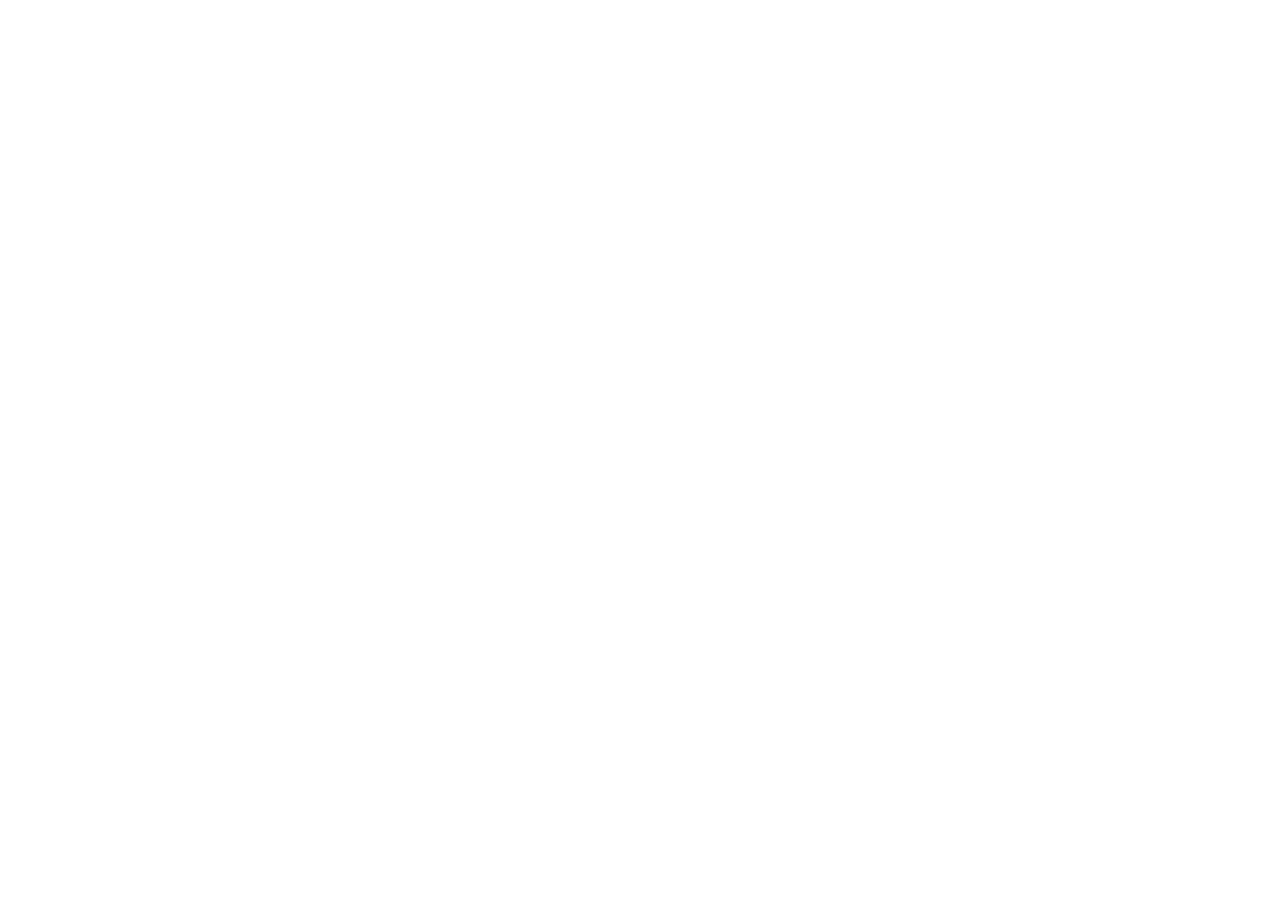
==== pages/about.html @ 8e8988e5 "1" ====
<!DOCTYPE html>
<html lang="en">
  <head>
    <meta charset="UTF-8" />
    <meta name="viewport" content="width=device-width, initial-scale=1.0" />
    <title>imtihon-3</title>
    <link rel="stylesheet" href="css/main.css" />
  </head>
  <body>
    <header class="header"></header>
    <main class="about-main"></main>
    <footer class="footer"></footer>
  </body>
</html>
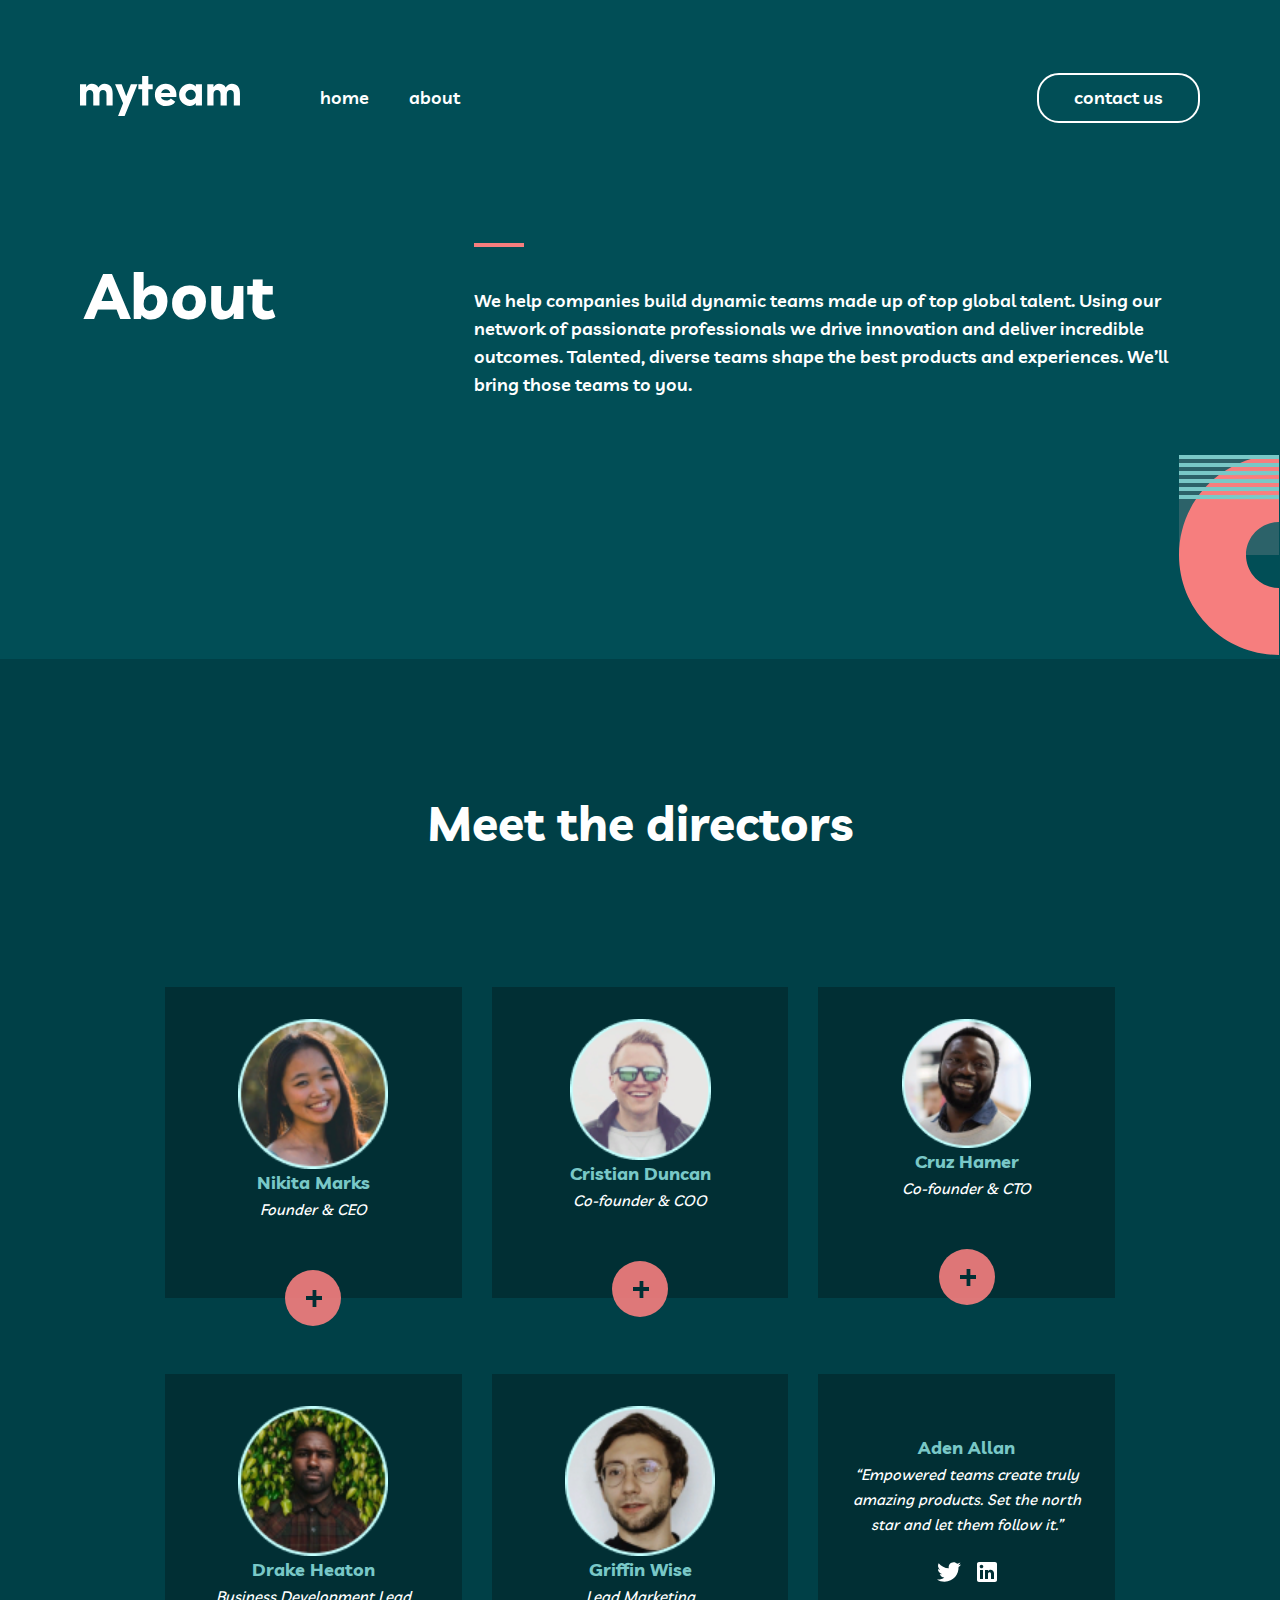
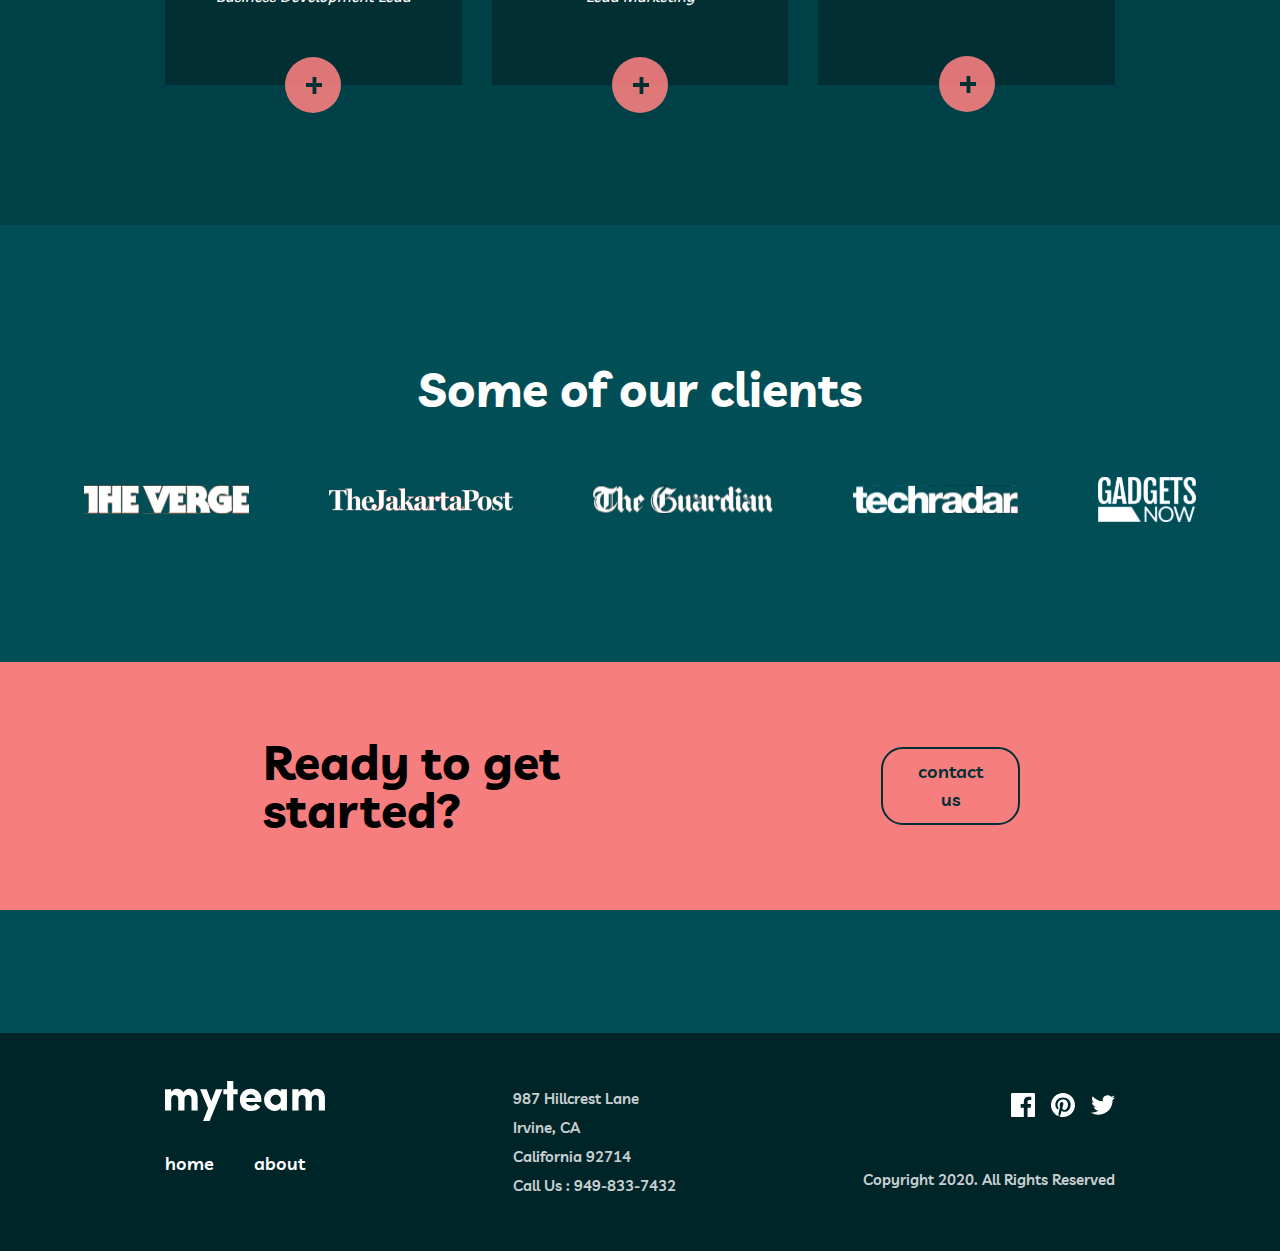
==== commit 4d936116: "15" ====
--- a/pages/about.html
+++ b/pages/about.html
@@ -4,11 +4,182 @@
     <meta charset="UTF-8" />
     <meta name="viewport" content="width=device-width, initial-scale=1.0" />
     <title>imtihon-3</title>
-    <link rel="stylesheet" href="css/main.css" />
+    <link rel="stylesheet" href="../css/main.css" />
   </head>
   <body>
-    <header class="header"></header>
-    <main class="about-main"></main>
-    <footer class="footer"></footer>
+     <header class="header-about">
+         <div class="container header-about-container">
+        <div class="header-about-wrapper">
+          <div class="logo-about">
+            <a href="/index.html">
+              <img src="../images/home-logo.svg" alt="" />
+            </a>
+          </div>
+          <nav class="nav-about">
+            <ul class="nav-list-about">
+              <li class="nav-item-about">
+                <a class="nav-link-about" href="/index.html">home</a>
+              </li>
+              <li class="nav-item-about">
+                <a class="nav-link-about margin" href="./pages/about.html">about</a>
+              </li>
+            </ul>
+          </nav>
+          <a href="./pages/contact.html">
+            <button class="header-btn-about">contact us</button>
+          </a>
+    </header>
+    <main class="about-main">
+     <section class="about-hero-1">
+         <div class="container a-main-container">
+          <div class="a-main-div1">
+              <h2 class="a-hero-title">About</h2>
+          </div>
+      <div class="a-main-div2">
+        <hr class="a-main-hr">
+        <div class="a-main-p">We help companies build dynamic teams made up of top global talent. Using our network of passionate professionals we drive innovation and deliver incredible outcomes. Talented, diverse teams shape the best products and experiences. We’ll bring those teams to you.</div>
+      </div>
+         <img src="../images/Group8-2.svg" alt="" class="about-img1">
+      </section>
+      <section class="about-hero-2">
+        <div class="container a-hero-2-container">
+        <div class="a-hero-2-wrapper">
+             <h2 class="a-hero-2-title">Meet the directors</h2>
+             <div class="box-1-qator">
+                <div class="hero-2-box">
+             <div class="hero-2-box-wrapperr">
+              <img src="../images/nikita.png" alt=""  width="150px">
+            <div class="box-1-deck">
+              <h2 class="box-1-h2">Nikita Marks</h2>
+            <p class="box-1-p"> Founder & CEO  </p>
+                </div>
+             </div>
+             <img src="../images/Group-plus.svg" alt="" class="group-plus">
+                                   </div>
+          <div class="hero-2-box">
+            <div class="hero-2-box2-wrapperr">
+              <img src="../images/cristian.png" alt="">
+            <div class="box-2-deck">
+               <h2 class="box-1-h2">Cristian Duncan</h2>
+            <p class="box-1-p">Co-founder & COO</p>
+            </div>
+            </div>
+            <img src="../images/Group-plus.svg" alt="" class="group-plus">
+          </div>
+           <div class="hero-2-box">
+             <div class="hero-2-box3-wrapperr">
+              <img src="../images/cruz.png" alt="">
+            <div class="box-3deck">
+                 <h2 class="box-1-h2">Cruz Hamer</h2>
+            <p class="box-1-p">Co-founder & CTO</p>
+            </div>
+          </div> 
+          <img src="../images/Group-plus.svg" alt="" class="group-plus"> 
+          </div>
+             </div>
+            <div class="box-2-qator">
+              <div class="hero-2-box">
+             <div class="hero-2-box-wrapperr">
+              <img src="../images/drake.png" alt=""  width="150px">
+            <div class="box-1-deck">
+              <h2 class="box-1-h2">Drake Heaton</h2>
+            <p class="box-1-p">Business Development Lead</p>
+                </div>
+             </div>
+             <img src="../images/Group-plus.svg" alt="" class="group-plus"></div>
+             <div class="hero-2-box">
+             <div class="hero-2-box-wrapperr">
+              <img src="../images/griffin (1).png" alt=""  width="150px">
+            <div class="box-1-deck">
+              <h2 class="box-1-h2">Griffin Wise</h2>
+            <p class="box-1-p">Lead Marketing</p>
+                </div>
+             </div>
+             <img src="../images/Group-plus.svg" alt="" class="group-plus">
+                                   </div>
+                                   <div class="hero-2-box">
+             <div class="svg-2-box-wrapperr">
+            <div class="box-1-deck">
+              <h2 class="box-1-h2">Aden Allan</h2>
+            <p class="box-1-p">“Empowered teams create truly amazing products. Set the north star and let them follow it.”</p>
+                </div>
+                <div class="svg-img">
+                  <img src="../images/icon-twitter.svg" alt="">
+                  <img src="../images/icon-linkedin.svg" alt="">
+                </div>
+             </div>
+             <img src="../images/Group-plus.svg" alt="" class="group-2-img">
+                                   </div>
+            </div>  
+        </div>
+        </div>
+      </section>
+      <section class="about-hero-4">
+        <div class="container">
+          <div class="about-hero-4-wrapper">
+            <h2 class="about-4-wrapper-h2">
+              Some of our clients
+            </h2>
+            <div class="about-hero-4-svg">
+              <img src="../images/the-verge1.svg" alt="">
+              <img src="../images/the-jakarta-post.svg" alt="">
+              <img src="../images/the-guardian.svg" alt="">
+              <img src="../images/techradar.svg" alt="">
+              <img src="../images/gadgets-now.svg" alt="">
+            </div>
+          </div>
+        </div>
+      </section>
+        <section class="hero-3">      
+          <div class="hero-3-wrapper">
+            <h2 class="hero-3-h2">Ready to get started?<h2>
+             <a href="./pages/contact.html">
+            <button class="hero-3-btn">contact us</button>
+          </a>
+          </div>
+        </div>
+          </div>
+      </section>
+      </div>
+    </main>
+    <footer class="footer-about">
+      <div class="container">
+        <div class="footer-container-about">
+           <div class="footer-logo">
+           <a href="#">
+          <img src="../images/home-logo.svg" alt="" class="footer-logo">
+        </a>
+          <nav class="footer-nav">
+            <ul class="footer-nav-list">
+              <li class="footer-nav-item">
+                <a class="footer-nav-link" href="./index.html">home</a>
+              </li>
+              <li class="footer-nav-item">
+                <a class="footer-nav-link " href="./pages/about.html">about</a>
+              </li>
+            </ul>
+          </nav>
+        </div>  
+        <div class="footer-royhat">
+          <p class="footer-text">987  Hillcrest Lane</p>
+          <p class="footer-text">Irvine, CA</p>
+         <p class="footer-text"> California 92714</p>
+          <p class="footer-text">Call Us : 949-833-7432</p>
+        </div>   
+        <div class="footer-div-link">
+            <div class="footer-link-icon">
+              <img src="../images/icon-facebook.svg" alt="">
+              <img src="../images/icon-pinterest.svg" alt="">
+              <img src="../images/icon-twitter.svg" alt= "">
+            </div>
+            <div class="footer-link_text">
+            <p class="footer-p-text">
+              Copyright 2020. All Rights Reserved
+            </p>  
+            </div>
+        </div>
+        </div>
+      </div>
+    </footer>
   </body>
 </html>
--- a/css/main.css
+++ b/css/main.css
@@ -0,0 +1,1195 @@
+/*
+* Prefixed by https://autoprefixer.github.io
+* PostCSS: v8.4.14,
+* Autoprefixer: v10.4.7
+* Browsers: last 4 version
+*/
+/*! normalize.css v8.0.1 | MIT License | github.com/necolas/normalize.css */
+/* Document
+   ========================================================================== */
+/**
+ * 1. Correct the line height in all browsers.
+ * 2. Prevent adjustments of font size after orientation changes in iOS.
+ */
+html {
+  line-height: 1.15; /* 1 */
+  -webkit-text-size-adjust: 100%; /* 2 */
+}
+
+/* Sections
+   ========================================================================== */
+/**
+ * Remove the margin in all browsers.
+ */
+body {
+  margin: 0;
+}
+
+/**
+ * Render the `main` element consistently in IE.
+ */
+main {
+  display: block;
+}
+
+/**
+ * Correct the font size and margin on `h1` elements within `section` and
+ * `article` contexts in Chrome, Firefox, and Safari.
+ */
+h1 {
+  font-size: 2em;
+  margin: 0.67em 0;
+}
+
+/* Grouping content
+   ========================================================================== */
+/**
+ * 1. Add the correct box sizing in Firefox.
+ * 2. Show the overflow in Edge and IE.
+ */
+hr {
+  box-sizing: content-box; /* 1 */
+  height: 0; /* 1 */
+  overflow: visible; /* 2 */
+}
+
+/**
+ * 1. Correct the inheritance and scaling of font size in all browsers.
+ * 2. Correct the odd `em` font sizing in all browsers.
+ */
+pre {
+  font-family: monospace, monospace; /* 1 */
+  font-size: 1em; /* 2 */
+}
+
+/* Text-level semantics
+   ========================================================================== */
+/**
+ * Remove the gray background on active links in IE 10.
+ */
+a {
+  background-color: transparent;
+}
+
+/**
+ * 1. Remove the bottom border in Chrome 57-
+ * 2. Add the correct text decoration in Chrome, Edge, IE, Opera, and Safari.
+ */
+abbr[title] {
+  border-bottom: none; /* 1 */
+  text-decoration: underline; /* 2 */
+  -webkit-text-decoration: underline dotted;
+  text-decoration: underline dotted; /* 2 */
+}
+
+/**
+ * Add the correct font weight in Chrome, Edge, and Safari.
+ */
+b,
+strong {
+  font-weight: bolder;
+}
+
+/**
+ * 1. Correct the inheritance and scaling of font size in all browsers.
+ * 2. Correct the odd `em` font sizing in all browsers.
+ */
+code,
+kbd,
+samp {
+  font-family: monospace, monospace; /* 1 */
+  font-size: 1em; /* 2 */
+}
+
+/**
+ * Add the correct font size in all browsers.
+ */
+small {
+  font-size: 80%;
+}
+
+/**
+ * Prevent `sub` and `sup` elements from affecting the line height in
+ * all browsers.
+ */
+sub,
+sup {
+  font-size: 75%;
+  line-height: 0;
+  position: relative;
+  vertical-align: baseline;
+}
+
+sub {
+  bottom: -0.25em;
+}
+
+sup {
+  top: -0.5em;
+}
+
+/* Embedded content
+   ========================================================================== */
+/**
+ * Remove the border on images inside links in IE 10.
+ */
+img {
+  border-style: none;
+}
+
+/* Forms
+   ========================================================================== */
+/**
+ * 1. Change the font styles in all browsers.
+ * 2. Remove the margin in Firefox and Safari.
+ */
+button,
+input,
+optgroup,
+select,
+textarea {
+  font-family: inherit; /* 1 */
+  font-size: 100%; /* 1 */
+  line-height: 1.15; /* 1 */
+  margin: 0; /* 2 */
+}
+
+/**
+ * Show the overflow in IE.
+ * 1. Show the overflow in Edge.
+ */
+button,
+input {
+  /* 1 */
+  overflow: visible;
+}
+
+/**
+ * Remove the inheritance of text transform in Edge, Firefox, and IE.
+ * 1. Remove the inheritance of text transform in Firefox.
+ */
+button,
+select {
+  /* 1 */
+  text-transform: none;
+}
+
+/**
+ * Correct the inability to style clickable types in iOS and Safari.
+ */
+button,
+[type=button],
+[type=reset],
+[type=submit] {
+  -webkit-appearance: button;
+}
+
+/**
+ * Remove the inner border and padding in Firefox.
+ */
+button::-moz-focus-inner,
+[type=button]::-moz-focus-inner,
+[type=reset]::-moz-focus-inner,
+[type=submit]::-moz-focus-inner {
+  border-style: none;
+  padding: 0;
+}
+
+/**
+ * Restore the focus styles unset by the previous rule.
+ */
+button:-moz-focusring,
+[type=button]:-moz-focusring,
+[type=reset]:-moz-focusring,
+[type=submit]:-moz-focusring {
+  outline: 1px dotted ButtonText;
+}
+
+/**
+ * Correct the padding in Firefox.
+ */
+fieldset {
+  padding: 0.35em 0.75em 0.625em;
+}
+
+/**
+ * 1. Correct the text wrapping in Edge and IE.
+ * 2. Correct the color inheritance from `fieldset` elements in IE.
+ * 3. Remove the padding so developers are not caught out when they zero out
+ *    `fieldset` elements in all browsers.
+ */
+legend {
+  box-sizing: border-box; /* 1 */
+  color: inherit; /* 2 */
+  display: table; /* 1 */
+  max-width: 100%; /* 1 */
+  padding: 0; /* 3 */
+  white-space: normal; /* 1 */
+}
+
+/**
+ * Add the correct vertical alignment in Chrome, Firefox, and Opera.
+ */
+progress {
+  vertical-align: baseline;
+}
+
+/**
+ * Remove the default vertical scrollbar in IE 10+.
+ */
+textarea {
+  overflow: auto;
+}
+
+/**
+ * 1. Add the correct box sizing in IE 10.
+ * 2. Remove the padding in IE 10.
+ */
+[type=checkbox],
+[type=radio] {
+  box-sizing: border-box; /* 1 */
+  padding: 0; /* 2 */
+}
+
+/**
+ * Correct the cursor style of increment and decrement buttons in Chrome.
+ */
+[type=number]::-webkit-inner-spin-button,
+[type=number]::-webkit-outer-spin-button {
+  height: auto;
+}
+
+/**
+ * 1. Correct the odd appearance in Chrome and Safari.
+ * 2. Correct the outline style in Safari.
+ */
+[type=search] {
+  -webkit-appearance: textfield; /* 1 */
+  outline-offset: -2px; /* 2 */
+}
+
+/**
+ * Remove the inner padding in Chrome and Safari on macOS.
+ */
+[type=search]::-webkit-search-decoration {
+  -webkit-appearance: none;
+}
+
+/**
+ * 1. Correct the inability to style clickable types in iOS and Safari.
+ * 2. Change font properties to `inherit` in Safari.
+ */
+::-webkit-file-upload-button {
+  -webkit-appearance: button; /* 1 */
+  font: inherit; /* 2 */
+}
+
+/* Interactive
+   ========================================================================== */
+/*
+ * Add the correct display in Edge, IE 10+, and Firefox.
+ */
+details {
+  display: block;
+}
+
+/*
+ * Add the correct display in all browsers.
+ */
+summary {
+  display: list-item;
+}
+
+/* Misc
+   ========================================================================== */
+/**
+ * Add the correct display in IE 10+.
+ */
+template {
+  display: none;
+}
+
+/**
+ * Add the correct display in IE 10.
+ */
+[hidden] {
+  display: none;
+}
+
+* {
+  margin: 0;
+  padding: 0;
+  box-sizing: border-box;
+}
+
+html {
+  height: 100%;
+  scroll-behavior: smooth;
+}
+
+body {
+  display: flex;
+  flex-direction: column;
+  height: 100%;
+  background-color: #014e56;
+}
+
+main {
+  height: 100%;
+  flex-grow: 1;
+}
+
+ul,
+ol {
+  list-style: none;
+}
+
+a {
+  text-decoration: none;
+  color: inherit;
+}
+
+.container {
+  width: 100%;
+  max-width: 1770px;
+  margin: 0 auto;
+}
+
+/* livvic-100 - latin */
+@font-face {
+  font-display: swap; /* Check https://developer.mozilla.org/en-US/docs/Web/CSS/@font-face/font-display for other options. */
+  font-family: "Livvic";
+  font-style: normal;
+  font-weight: 100;
+  src: url("../fonts/livvic-v14-latin-100.woff2") format("woff2"); /* Chrome 36+, Opera 23+, Firefox 39+, Safari 12+, iOS 10+ */
+}
+/* livvic-200 - latin */
+@font-face {
+  font-display: swap; /* Check https://developer.mozilla.org/en-US/docs/Web/CSS/@font-face/font-display for other options. */
+  font-family: "Livvic";
+  font-style: normal;
+  font-weight: 200;
+  src: url("../fonts/livvic-v14-latin-200.woff2") format("woff2"); /* Chrome 36+, Opera 23+, Firefox 39+, Safari 12+, iOS 10+ */
+}
+/* livvic-300 - latin */
+@font-face {
+  font-display: swap; /* Check https://developer.mozilla.org/en-US/docs/Web/CSS/@font-face/font-display for other options. */
+  font-family: "Livvic";
+  font-style: normal;
+  font-weight: 300;
+  src: url("../fonts/livvic-v14-latin-300.woff2") format("woff2"); /* Chrome 36+, Opera 23+, Firefox 39+, Safari 12+, iOS 10+ */
+}
+/* livvic-regular - latin */
+@font-face {
+  font-display: swap; /* Check https://developer.mozilla.org/en-US/docs/Web/CSS/@font-face/font-display for other options. */
+  font-family: "Livvic";
+  font-style: normal;
+  font-weight: 400;
+  src: url("../fonts/livvic-v14-latin-regular.woff2") format("woff2"); /* Chrome 36+, Opera 23+, Firefox 39+, Safari 12+, iOS 10+ */
+}
+/* livvic-500 - latin */
+@font-face {
+  font-display: swap; /* Check https://developer.mozilla.org/en-US/docs/Web/CSS/@font-face/font-display for other options. */
+  font-family: "Livvic";
+  font-style: normal;
+  font-weight: 500;
+  src: url("../fonts/livvic-v14-latin-500.woff2") format("woff2"); /* Chrome 36+, Opera 23+, Firefox 39+, Safari 12+, iOS 10+ */
+}
+/* livvic-600 - latin */
+@font-face {
+  font-display: swap; /* Check https://developer.mozilla.org/en-US/docs/Web/CSS/@font-face/font-display for other options. */
+  font-family: "Livvic";
+  font-style: normal;
+  font-weight: 600;
+  src: url("../fonts/livvic-v14-latin-600.woff2") format("woff2"); /* Chrome 36+, Opera 23+, Firefox 39+, Safari 12+, iOS 10+ */
+}
+/* livvic-700 - latin */
+@font-face {
+  font-display: swap; /* Check https://developer.mozilla.org/en-US/docs/Web/CSS/@font-face/font-display for other options. */
+  font-family: "Livvic";
+  font-style: normal;
+  font-weight: 700;
+  src: url("../fonts/livvic-v14-latin-700.woff2") format("woff2"); /* Chrome 36+, Opera 23+, Firefox 39+, Safari 12+, iOS 10+ */
+}
+/* livvic-900 - latin */
+@font-face {
+  font-display: swap; /* Check https://developer.mozilla.org/en-US/docs/Web/CSS/@font-face/font-display for other options. */
+  font-family: "Livvic";
+  font-style: normal;
+  font-weight: 900;
+  src: url("../fonts/livvic-v14-latin-900.woff2") format("woff2"); /* Chrome 36+, Opera 23+, Firefox 39+, Safari 12+, iOS 10+ */
+}
+.header-container {
+  display: flex;
+  align-items: center;
+  padding-top: 73px;
+  margin-bottom: 130px;
+}
+
+.header-wrapper {
+  display: flex;
+  align-items: center;
+  justify-content: center;
+  margin: 0 auto;
+}
+
+.logo {
+  margin-right: 80px;
+}
+
+.nav-list {
+  display: flex;
+  gap: 40px;
+}
+
+.nav-link {
+  font-family: "Livvic";
+  font-size: 18px;
+  font-weight: 600;
+  line-height: 28px;
+  color: #fff;
+}
+
+.header-btn {
+  font-family: "Livvic";
+  font-size: 18px;
+  font-weight: 600;
+  line-height: 28px;
+  color: #fff;
+  border: 2px solid #fff;
+  padding-top: 9px;
+  padding-bottom: 9px;
+  padding-inline: 35px;
+  background-color: transparent;
+  border-radius: 22px;
+}
+
+.margin {
+  margin-right: 577px;
+}
+
+footer {
+  margin-top: 620px;
+  background-color: #002529;
+}
+
+.footer-container {
+  width: 100%;
+  max-width: 1310px;
+  display: flex;
+  align-items: center;
+  justify-content: space-between;
+  margin: 0 auto;
+  padding: 48px 165px;
+}
+
+.footer-logo {
+  margin-bottom: 25px;
+}
+
+.footer-royhat {
+  display: flex;
+  flex-direction: column;
+  gap: 4px;
+  font-family: "Livvic";
+  font-size: 15px;
+  font-weight: 600;
+  line-height: 25px;
+  color: rgba(255, 255, 255, 0.8);
+}
+
+.footer-nav-list {
+  display: flex;
+  gap: 40px;
+  font-family: "Livvic";
+  font-size: 18px;
+  font-weight: 600;
+  line-height: 28px;
+  color: #fff;
+}
+
+.footer-div-link {
+  display: flex;
+  flex-direction: column;
+  align-items: end;
+  gap: 50px;
+}
+
+.footer-p-text {
+  font-family: "Livvic";
+  font-size: 15px;
+  font-weight: 600;
+  line-height: 25px;
+  color: rgba(255, 255, 255, 0.8);
+}
+
+.footer-link-icon {
+  display: flex;
+  gap: 16px;
+}
+
+.main-1-container {
+  width: 100%;
+  max-width: 1600px;
+  display: flex;
+  justify-content: center;
+  margin: 0 auto;
+  gap: 60px;
+}
+
+.main-1-img {
+  margin-right: 65px;
+}
+
+.hero-1 {
+  background-color: #012f34;
+}
+
+.main-1-title {
+  width: 100%;
+  max-width: 635px;
+  font-family: "Livvic";
+  font-size: 100px;
+  font-weight: 700;
+  color: #fff;
+}
+
+.main-1-text {
+  display: flex;
+  flex-direction: column;
+}
+
+.main-1-text-p {
+  width: 445px;
+  font-family: "Livvic";
+  font-size: 18px;
+  font-weight: 600;
+  line-height: 28px;
+  color: #fff;
+  margin-bottom: 150px;
+}
+
+.main-1-title-span {
+  color: #f67e7e;
+}
+
+.mian-1-text_hr {
+  margin-top: 24px;
+  margin-bottom: 80px;
+  width: 50px;
+  height: 4px;
+  background-color: #79c8c7;
+  border: 0;
+}
+
+.group7 {
+  margin-left: 60px;
+}
+
+.hero-1-wrapper-1 {
+  display: flex;
+  justify-content: center;
+  margin: 0 auto;
+  width: 100%;
+  max-width: 1110px;
+  gap: 125px;
+  padding: 165px 0;
+  margin-bottom: 140px;
+}
+
+.hero-1-wrapper-2 {
+  display: flex;
+  flex-direction: column;
+  gap: 32px;
+}
+
+.h-img-div1 {
+  display: flex;
+  gap: 23px;
+}
+
+.h-img-div2 {
+  display: flex;
+  gap: 23px;
+}
+
+.h-img-div3 {
+  display: flex;
+  gap: 23px;
+}
+
+.hero-1-text-wrapper {
+  display: flex;
+  flex-direction: column;
+  gap: 5px;
+}
+
+.hero-1-hr-text {
+  display: flex;
+  flex-direction: column;
+  gap: 54px;
+}
+
+.hero-1-hr {
+  width: 50px;
+  height: 4px;
+  background-color: #f67e7e;
+  border: 0;
+}
+
+.hero-1-text {
+  font-family: "Livvic";
+  font-size: 48px;
+  font-weight: 700;
+  line-height: 48px;
+  color: #fff;
+}
+
+.hero-1-text-1 {
+  font-family: "Livvic";
+  font-size: 18px;
+  font-weight: 700;
+  line-height: 28px;
+  color: #f67e7e;
+}
+
+.hero-1-text-2 {
+  width: 400px;
+  font-family: "Livvic";
+  font-size: 15px;
+  font-weight: 600;
+  line-height: 25px;
+  color: rgba(255, 255, 255, 0.8);
+}
+
+.home-hero-1-img1 {
+  display: flex;
+}
+
+.home-hero-1-img2 {
+  display: flex;
+}
+
+.home-hero-1-img3 {
+  display: flex;
+}
+
+.hero-2-wrapper {
+  display: flex;
+  flex-direction: column;
+  margin: 0 auto;
+  gap: 56px;
+}
+
+.hero-2-box-wrapper {
+  display: flex;
+  align-items: center;
+  justify-content: center;
+  gap: 30px;
+  margin-bottom: 40px;
+}
+
+.hero-2-title {
+  font-family: "Livvic";
+  font-size: 48px;
+  font-weight: 700;
+  line-height: 48px;
+  text-align: center;
+  color: #fff;
+}
+
+.hero-2-title-span {
+  color: #79c8c7;
+}
+
+.hero-2-box1 {
+  display: flex;
+  flex-direction: column;
+  align-items: center;
+  top: -56px;
+}
+
+.hero-2-box2 {
+  display: flex;
+  flex-direction: column;
+  align-items: center;
+}
+
+.hero-2-box3 {
+  display: flex;
+  flex-direction: column;
+  align-items: center;
+  top: 56px;
+}
+
+.hero-2box1-p1 {
+  width: 350px;
+  font-family: "Livvic";
+  font-size: 15px;
+  font-weight: 600;
+  line-height: 25px;
+  text-align: center;
+  color: #fff;
+  margin-bottom: 24px;
+  margin-top: -36px;
+}
+
+.hero-2-box1-p2 {
+  width: 350px;
+  font-family: "Livvic";
+  font-size: 13px;
+  font-style: italic;
+  font-weight: 500;
+  line-height: 18px;
+  letter-spacing: 0px;
+  text-align: center;
+  color: #fff;
+  margin-bottom: 32px;
+}
+
+.kady-span {
+  font-family: "Livvic";
+  font-size: 18px;
+  font-weight: 700;
+  line-height: 28px;
+  letter-spacing: 0px;
+  text-align: center;
+  color: #79c8c7;
+}
+
+.kady {
+  display: flex;
+}
+
+.icon-img {
+  width: 67px;
+  height: 56px;
+}
+
+.hero-3 {
+  background-color: #f67e7e;
+}
+
+.hero-3-btn {
+  font-family: "Livvic";
+  font-size: 18px;
+  font-weight: 600;
+  line-height: 28px;
+  color: #012f34;
+  border: 2px solid #012f34;
+  padding-top: 9px;
+  padding-bottom: 9px;
+  padding-inline: 35px;
+  background-color: transparent;
+  border-radius: 22px;
+}
+
+.hero-3-wrapper {
+  display: flex;
+  align-items: center;
+  justify-content: center;
+  gap: 200px;
+  padding-top: 76px;
+  padding-bottom: 76px;
+  padding-left: 263px;
+  padding-right: 260px;
+}
+
+.hero-3-h2 {
+  font-family: "Livvic";
+  font-size: 48px;
+  font-weight: 700;
+  line-height: 48px;
+}
+
+.hero-3-img {
+  bottom: 0;
+}
+
+.header-container {
+  display: flex;
+  align-items: center;
+  padding-top: 73px;
+  margin-bottom: 130px;
+}
+
+.header-wrapper {
+  display: flex;
+  align-items: center;
+  justify-content: center;
+  margin: 0 auto;
+}
+
+.logo {
+  margin-right: 80px;
+}
+
+.nav-list {
+  display: flex;
+  gap: 40px;
+}
+
+.nav-link {
+  font-family: "Livvic";
+  font-size: 18px;
+  font-weight: 600;
+  line-height: 28px;
+  color: #fff;
+}
+
+.header-btn {
+  font-family: "Livvic";
+  font-size: 18px;
+  font-weight: 600;
+  line-height: 28px;
+  color: #fff;
+  border: 2px solid #fff;
+  padding-top: 9px;
+  padding-bottom: 9px;
+  padding-inline: 35px;
+  background-color: transparent;
+  border-radius: 22px;
+}
+
+.margin {
+  margin-right: 577px;
+}
+
+.header-about-container {
+  display: flex;
+  align-items: center;
+  padding-top: 73px;
+  margin-bottom: 120px;
+}
+
+.header-about-wrapper {
+  display: flex;
+  align-items: center;
+  justify-content: center;
+  margin: 0 auto;
+}
+
+.logo-about {
+  margin-right: 80px;
+}
+
+.nav-list-about {
+  display: flex;
+  gap: 40px;
+}
+
+.nav-link-about {
+  font-family: "Livvic";
+  font-size: 18px;
+  font-weight: 600;
+  line-height: 28px;
+  color: #fff;
+}
+
+.header-btn-about {
+  font-family: "Livvic";
+  font-size: 18px;
+  font-weight: 600;
+  line-height: 28px;
+  color: #fff;
+  border: 2px solid #fff;
+  padding-top: 9px;
+  padding-bottom: 9px;
+  padding-inline: 35px;
+  background-color: transparent;
+  border-radius: 22px;
+}
+
+.margin {
+  margin-right: 577px;
+}
+
+.a-main-container {
+  width: 100%;
+  max-width: 1110px;
+}
+
+.a-main-container {
+  display: flex;
+  gap: 200px;
+  margin-bottom: 120px;
+}
+
+.about-hero-1 {
+  padding-bottom: 140px;
+}
+
+.a-hero-title {
+  font-family: "Livvic";
+  font-size: 64px;
+  font-weight: 700;
+  line-height: 105px;
+  color: #fff;
+}
+
+.a-main-div2 {
+  display: flex;
+  flex-direction: column;
+  gap: 40px;
+}
+
+.a-main-hr {
+  width: 50px;
+  height: 4px;
+  background-color: #f67e7e;
+  border: 0;
+}
+
+.a-main-p {
+  width: 100%;
+  max-width: 730px;
+  font-family: "Livvic";
+  font-size: 18px;
+  font-weight: 600;
+  line-height: 28px;
+  color: #fff;
+}
+
+.about-img1 {
+  position: absolute;
+  right: 1px;
+  top: 455px;
+}
+
+.a-hero-2-container {
+  width: 100%;
+  max-width: 1500px;
+  padding: 140px 165px;
+}
+
+.about-hero-2 {
+  background-color: #004047;
+}
+
+.a-hero-2-wrapper {
+  display: flex;
+  justify-content: center;
+  flex-direction: column;
+  gap: 76px;
+}
+
+.a-hero-2-title {
+  text-align: center;
+  margin-bottom: 64px;
+  font-family: Livvic;
+  font-size: 48px;
+  font-weight: 700;
+  line-height: 48px;
+  color: #fff;
+}
+
+.box-1-qator {
+  display: flex;
+  gap: 30px;
+}
+
+.box-2-qator {
+  display: flex;
+  gap: 30px;
+}
+
+.hero-2-box {
+  display: flex;
+  flex-direction: column;
+  gap: 16px;
+  align-items: center;
+  width: 350px;
+  background-color: #012f34;
+}
+
+.box-1-deck {
+  display: flex;
+  flex-direction: column;
+}
+
+.box-1-h2 {
+  text-align: center;
+  font-family: "Livvic";
+  font-size: 18px;
+  font-weight: 700;
+  line-height: 28px;
+  text-align: center;
+  color: #79c8c7;
+}
+
+.box-1-p {
+  text-align: center;
+  font-family: "Livvic";
+  font-size: 15px;
+  font-style: italic;
+  font-weight: 500;
+  line-height: 25px;
+  text-align: center;
+  color: #fff;
+}
+
+.hero-2-box-wrapperr {
+  display: flex;
+  flex-direction: column;
+  align-items: center;
+  padding: 32px 24px;
+}
+
+.hero-2-box2-wrapperr {
+  display: flex;
+  flex-direction: column;
+  padding: 32px 24px;
+}
+
+.hero-2-box3-wrapperr {
+  display: flex;
+  flex-direction: column;
+  padding: 32px 24px;
+}
+
+.svg-2-box-wrapperr {
+  display: flex;
+  flex-direction: column;
+  align-items: center;
+  gap: 25px;
+  padding-top: 60px;
+  padding-inline: 24px;
+  margin-bottom: 58px;
+}
+
+.group-2-img {
+  margin-bottom: -100px;
+}
+
+.svg-img {
+  display: flex;
+  gap: 16px;
+}
+
+.group-plus {
+  margin-bottom: -28px;
+}
+
+.hero-3 {
+  background-color: #f67e7e;
+}
+
+.hero-3-btn {
+  font-family: "Livvic";
+  font-size: 18px;
+  font-weight: 600;
+  line-height: 28px;
+  color: #012f34;
+  border: 2px solid #012f34;
+  padding-top: 9px;
+  padding-bottom: 9px;
+  padding-inline: 35px;
+  background-color: transparent;
+  border-radius: 22px;
+}
+
+.hero-3-wrapper {
+  display: flex;
+  align-items: center;
+  justify-content: center;
+  gap: 200px;
+  padding-top: 76px;
+  padding-bottom: 76px;
+  padding-left: 263px;
+  padding-right: 260px;
+}
+
+.hero-3-h2 {
+  font-family: "Livvic";
+  font-size: 48px;
+  font-weight: 700;
+  line-height: 48px;
+}
+
+.hero-3-img {
+  bottom: 0;
+}
+
+.about-hero-4-wrapper {
+  margin: 0 auto;
+  display: flex;
+  flex-direction: column;
+  align-items: center;
+  justify-content: center;
+  padding-top: 140px;
+  gap: 64px;
+  margin-bottom: 140px;
+}
+
+.about-hero-4-svg {
+  display: flex;
+  gap: 80px;
+}
+
+.about-4-wrapper-h2 {
+  font-family: "Livvic";
+  font-size: 48px;
+  font-weight: 700;
+  line-height: 48px;
+  text-align: center;
+  color: #fff;
+}
+
+.footer-about {
+  margin-top: 1490px;
+  background-color: #002529;
+}
+
+.footer-container-about {
+  width: 100%;
+  max-width: 1310px;
+  display: flex;
+  align-items: center;
+  justify-content: space-between;
+  margin: 0 auto;
+  padding: 48px 165px;
+}
+
+.footer-logo {
+  margin-bottom: 25px;
+}
+
+.footer-royhat {
+  display: flex;
+  flex-direction: column;
+  gap: 4px;
+  font-family: "Livvic";
+  font-size: 15px;
+  font-weight: 600;
+  line-height: 25px;
+  color: rgba(255, 255, 255, 0.8);
+}
+
+.footer-nav-list {
+  display: flex;
+  gap: 40px;
+  font-family: "Livvic";
+  font-size: 18px;
+  font-weight: 600;
+  line-height: 28px;
+  color: #fff;
+}
+
+.footer-div-link {
+  display: flex;
+  flex-direction: column;
+  align-items: end;
+}
+
+.footer-p-text {
+  font-family: "Livvic";
+  font-size: 15px;
+  font-weight: 600;
+  line-height: 25px;
+  color: rgba(255, 255, 255, 0.8);
+}
+
+.footer-link-icon {
+  display: flex;
+  gap: 16px;
+}/*# sourceMappingURL=main.css.map */